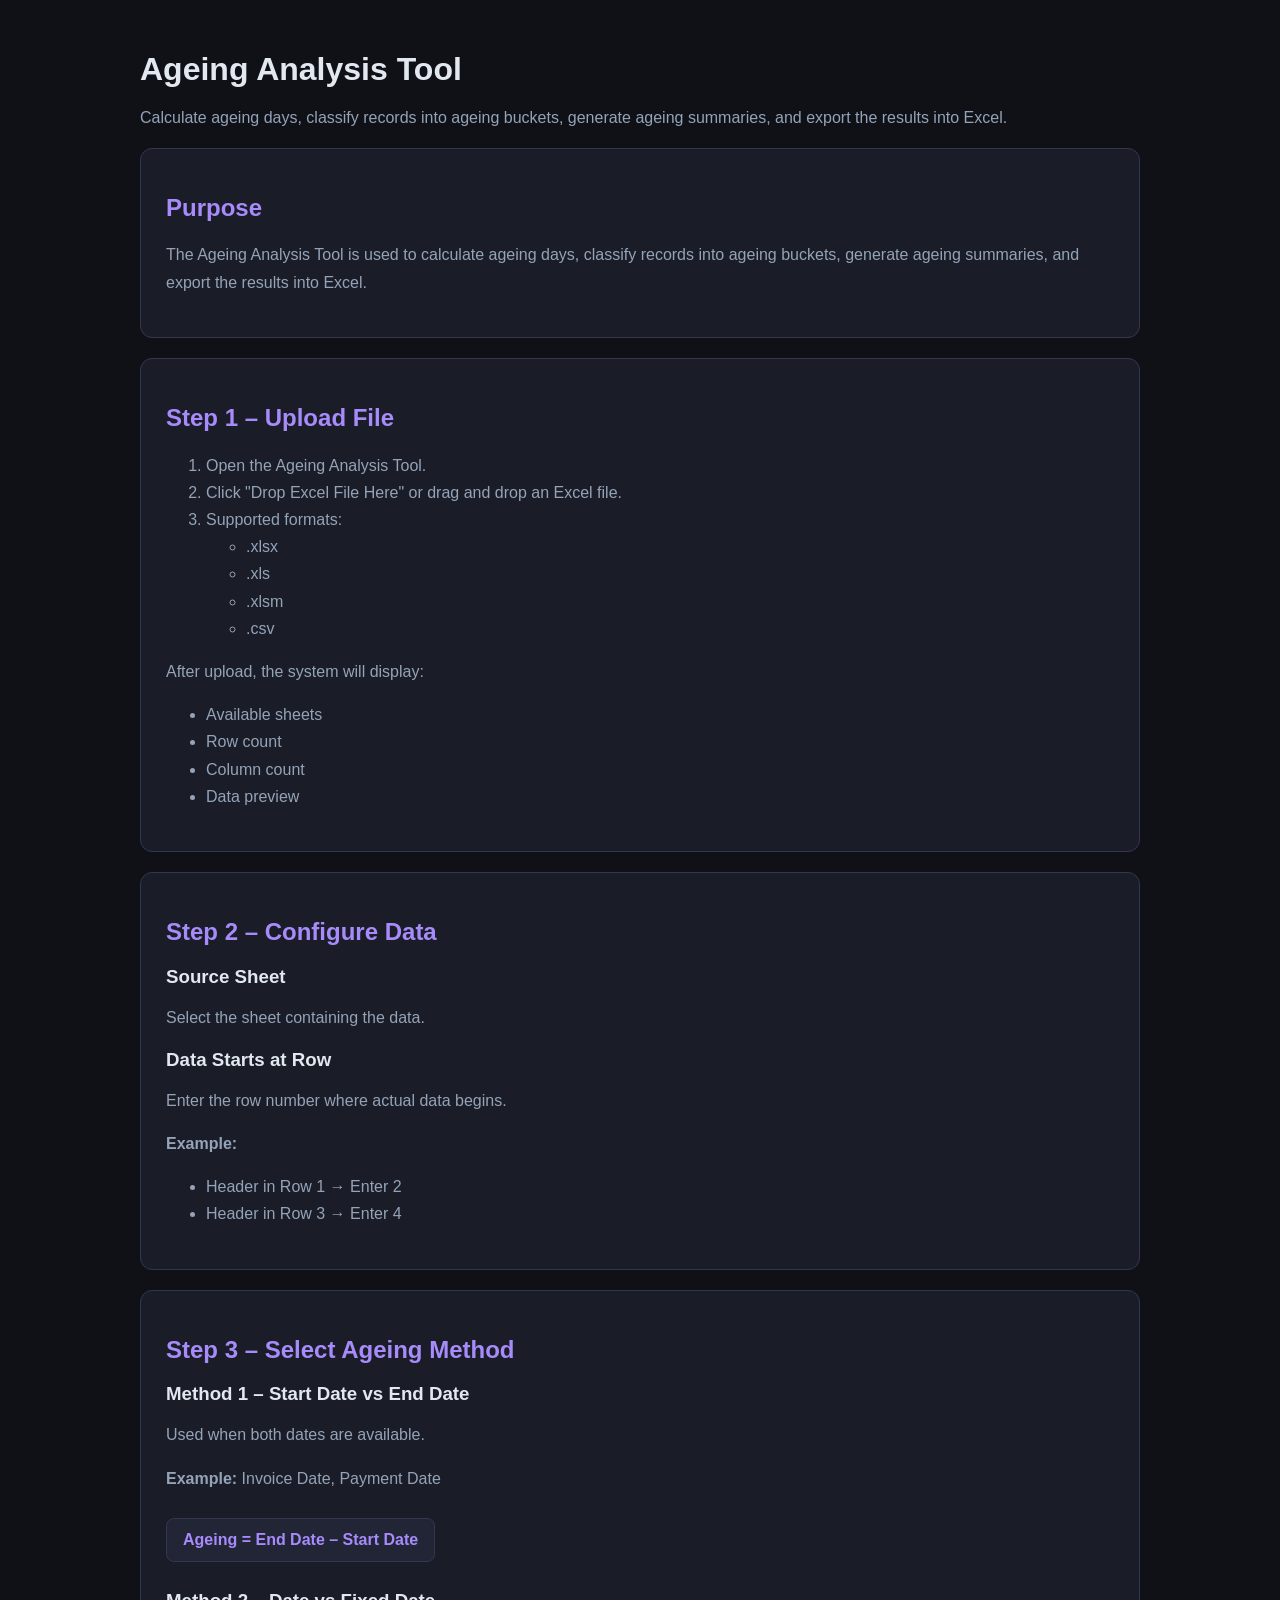
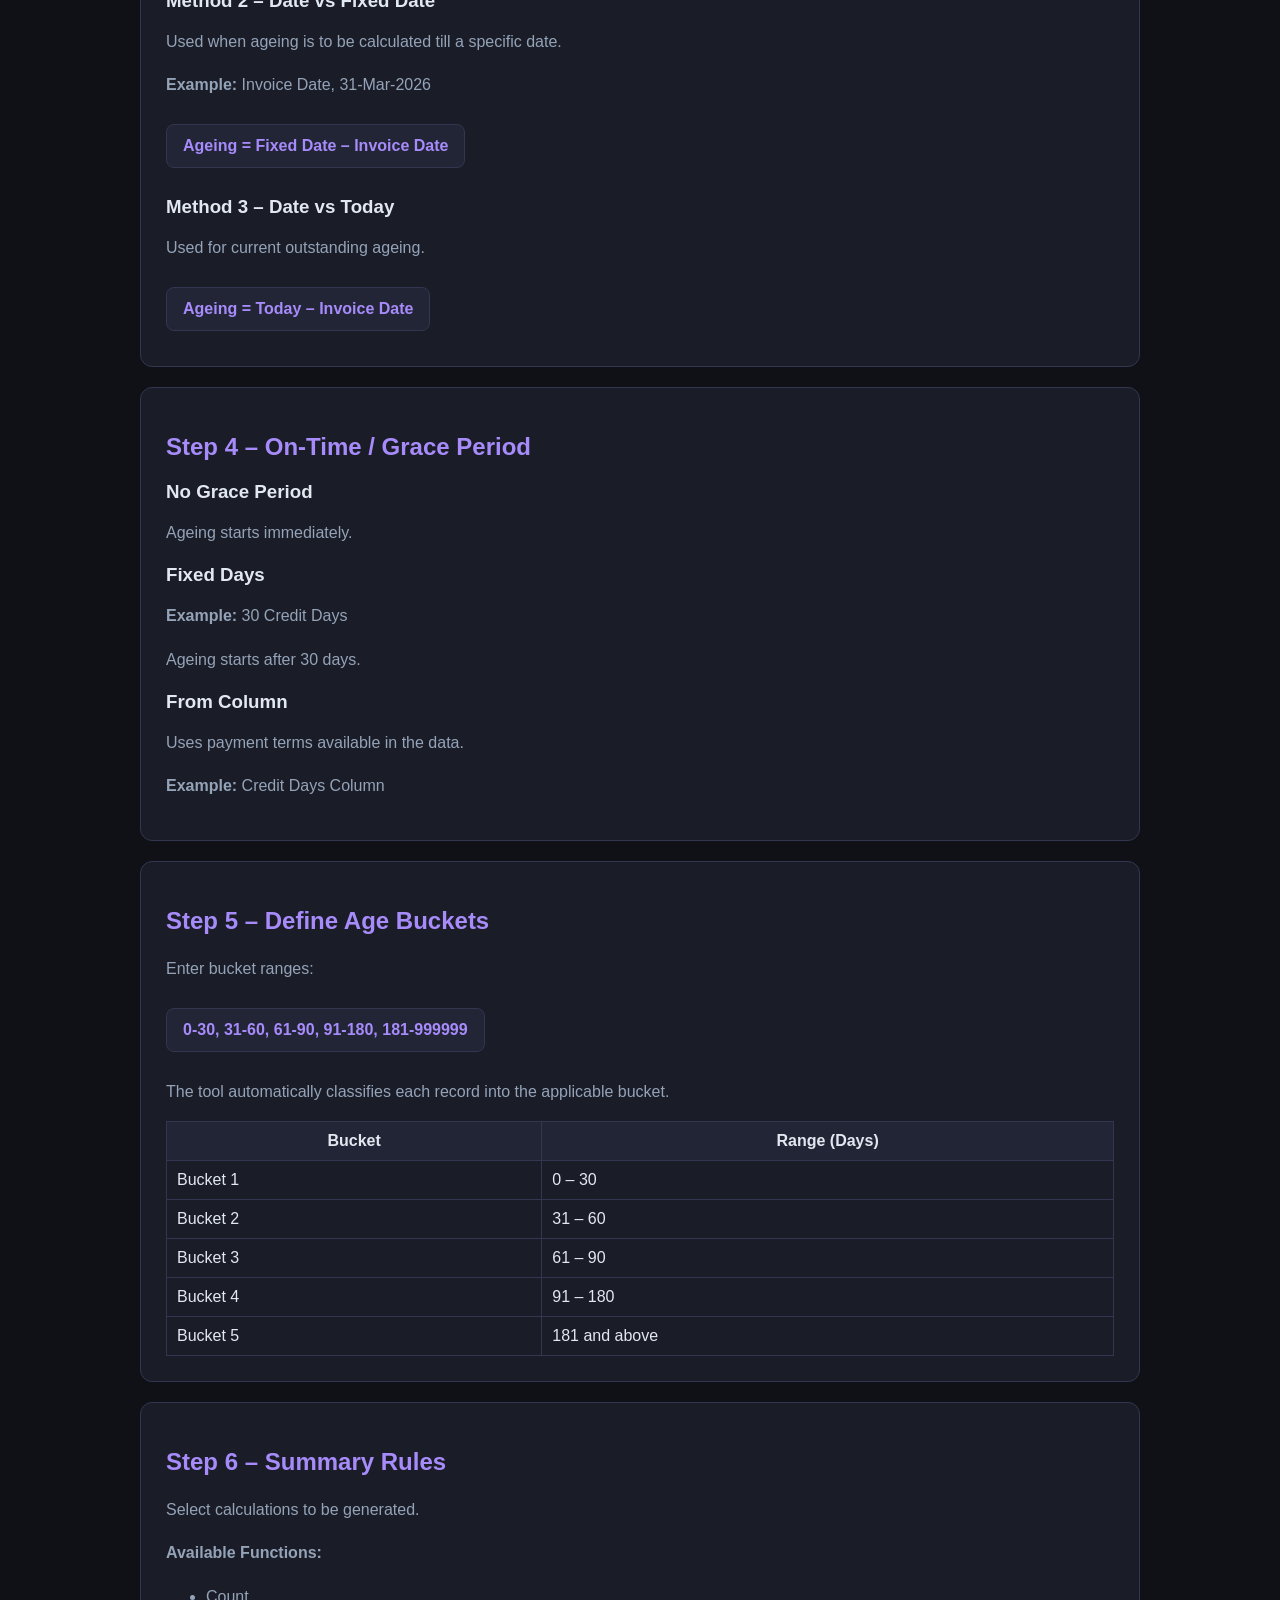
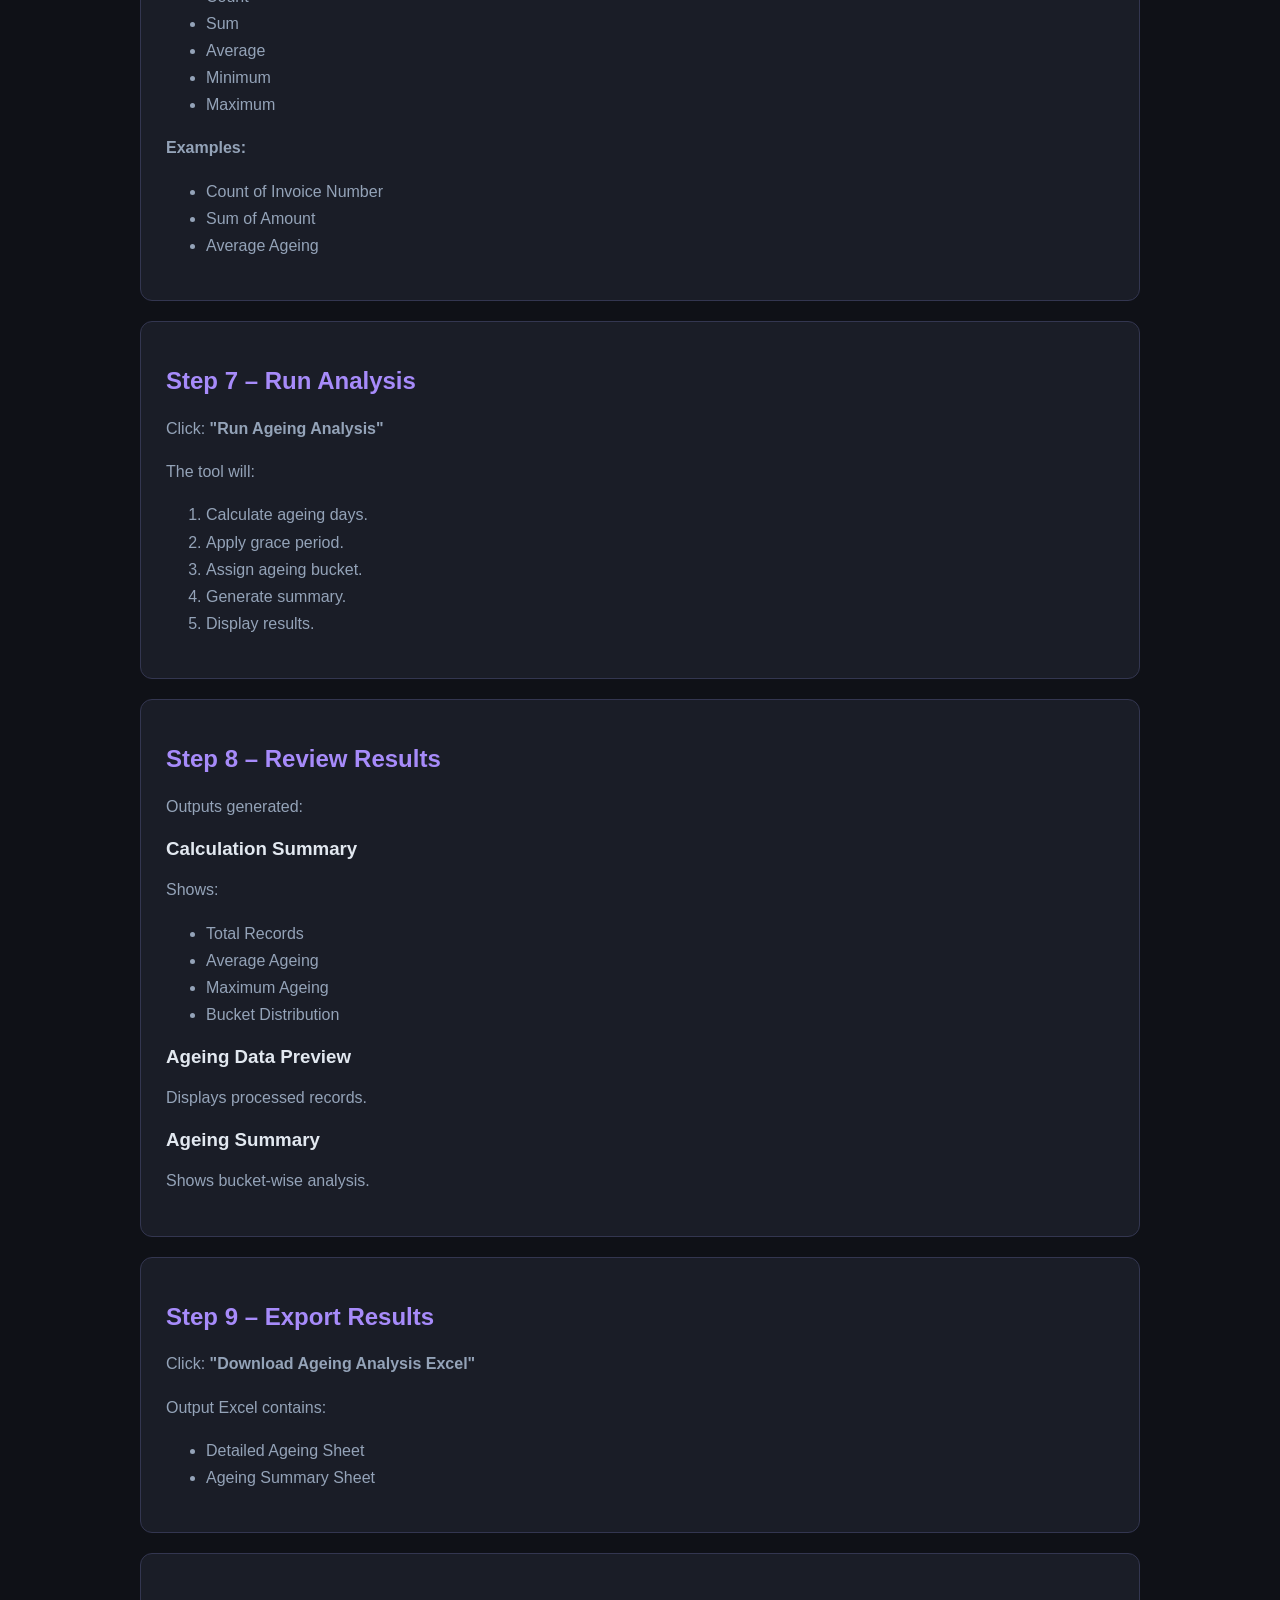
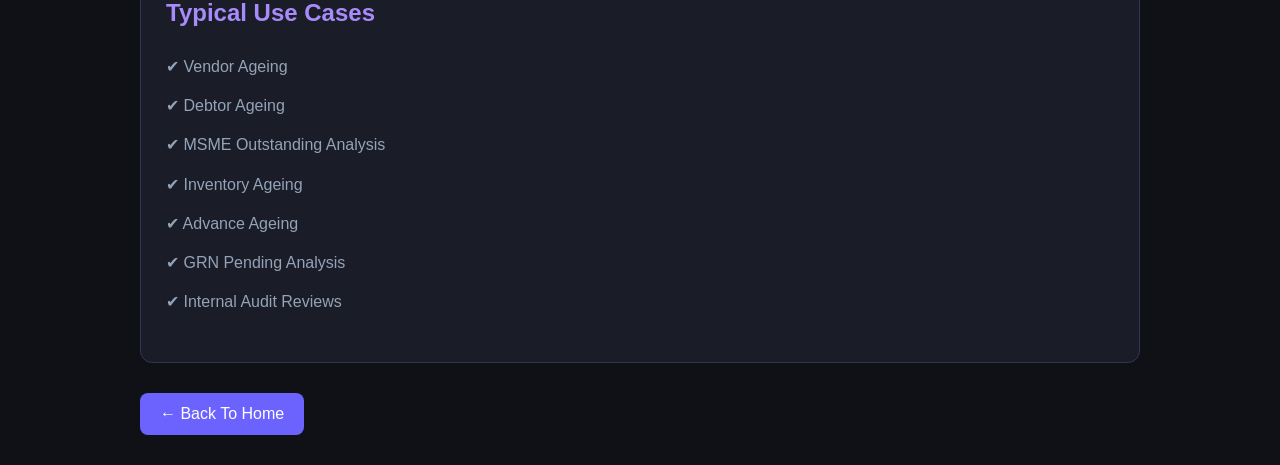
==== docs/ageing-analysis-guide.html @ 6e53425f "Add files via upload" ====
<!DOCTYPE html>
<html lang="en">
<head>
<meta charset="UTF-8">
<meta name="viewport" content="width=device-width, initial-scale=1.0">
<title>Ageing Analysis Tool - User Guide</title>

<style>

:root{
    --bg:#0f1117;
    --surface:#1a1d27;
    --surface2:#222536;
    --border:#333650;
    --accent:#6c63ff;
    --accent2:#a78bfa;
    --text:#e2e8f0;
    --text2:#94a3b8;
}

body{
    background:var(--bg);
    color:var(--text);
    font-family:Segoe UI,sans-serif;
    margin:0;
    padding:30px;
}

.container{
    max-width:1000px;
    margin:auto;
}

.card{
    background:var(--surface);
    border:1px solid var(--border);
    border-radius:12px;
    padding:25px;
    margin-bottom:20px;
}

h1{
    margin-bottom:10px;
}

h2{
    color:var(--accent2);
}

h3{
    color:var(--text);
    margin-top:18px;
    margin-bottom:6px;
}

p,li{
    color:var(--text2);
    line-height:1.7;
}

.btn{
    display:inline-block;
    background:var(--accent);
    color:white;
    text-decoration:none;
    padding:12px 20px;
    border-radius:8px;
    margin-top:10px;
}

table{
    width:100%;
    border-collapse:collapse;
}

table th,
table td{
    border:1px solid var(--border);
    padding:10px;
}

table th{
    background:var(--surface2);
}

.formula{
    background:var(--surface2);
    border:1px solid var(--border);
    border-radius:8px;
    padding:12px 16px;
    color:var(--accent2);
    font-weight:600;
    margin:10px 0;
    display:inline-block;
}

.usecases{
    list-style:none;
    padding:0;
}

.usecases li{
    padding:6px 0;
}

</style>

</head>

<body>

<div class="container">

<h1>Ageing Analysis Tool</h1>

<p>
Calculate ageing days, classify records into ageing buckets, generate ageing summaries, and export the results into Excel.
</p>

<div class="card">

<h2>Purpose</h2>

<p>
The Ageing Analysis Tool is used to calculate ageing days, classify records into ageing buckets, generate ageing summaries, and export the results into Excel.
</p>

</div>

<div class="card">

<h2>Step 1 – Upload File</h2>

<ol>
<li>Open the Ageing Analysis Tool.</li>
<li>Click "Drop Excel File Here" or drag and drop an Excel file.</li>
<li>
Supported formats:
<ul>
<li>.xlsx</li>
<li>.xls</li>
<li>.xlsm</li>
<li>.csv</li>
</ul>
</li>
</ol>

<p>After upload, the system will display:</p>

<ul>
<li>Available sheets</li>
<li>Row count</li>
<li>Column count</li>
<li>Data preview</li>
</ul>

</div>

<div class="card">

<h2>Step 2 – Configure Data</h2>

<h3>Source Sheet</h3>
<p>Select the sheet containing the data.</p>

<h3>Data Starts at Row</h3>
<p>Enter the row number where actual data begins.</p>

<p><b>Example:</b></p>
<ul>
<li>Header in Row 1 → Enter 2</li>
<li>Header in Row 3 → Enter 4</li>
</ul>

</div>

<div class="card">

<h2>Step 3 – Select Ageing Method</h2>

<h3>Method 1 – Start Date vs End Date</h3>
<p>Used when both dates are available.</p>
<p><b>Example:</b> Invoice Date, Payment Date</p>
<div class="formula">Ageing = End Date – Start Date</div>

<h3>Method 2 – Date vs Fixed Date</h3>
<p>Used when ageing is to be calculated till a specific date.</p>
<p><b>Example:</b> Invoice Date, 31-Mar-2026</p>
<div class="formula">Ageing = Fixed Date – Invoice Date</div>

<h3>Method 3 – Date vs Today</h3>
<p>Used for current outstanding ageing.</p>
<div class="formula">Ageing = Today – Invoice Date</div>

</div>

<div class="card">

<h2>Step 4 – On-Time / Grace Period</h2>

<h3>No Grace Period</h3>
<p>Ageing starts immediately.</p>

<h3>Fixed Days</h3>
<p><b>Example:</b> 30 Credit Days</p>
<p>Ageing starts after 30 days.</p>

<h3>From Column</h3>
<p>Uses payment terms available in the data.</p>
<p><b>Example:</b> Credit Days Column</p>

</div>

<div class="card">

<h2>Step 5 – Define Age Buckets</h2>

<p>Enter bucket ranges:</p>
<div class="formula">0-30, 31-60, 61-90, 91-180, 181-999999</div>

<p>The tool automatically classifies each record into the applicable bucket.</p>

<table>
<tr>
<th>Bucket</th>
<th>Range (Days)</th>
</tr>
<tr>
<td>Bucket 1</td>
<td>0 – 30</td>
</tr>
<tr>
<td>Bucket 2</td>
<td>31 – 60</td>
</tr>
<tr>
<td>Bucket 3</td>
<td>61 – 90</td>
</tr>
<tr>
<td>Bucket 4</td>
<td>91 – 180</td>
</tr>
<tr>
<td>Bucket 5</td>
<td>181 and above</td>
</tr>
</table>

</div>

<div class="card">

<h2>Step 6 – Summary Rules</h2>

<p>Select calculations to be generated.</p>

<p><b>Available Functions:</b></p>
<ul>
<li>Count</li>
<li>Sum</li>
<li>Average</li>
<li>Minimum</li>
<li>Maximum</li>
</ul>

<p><b>Examples:</b></p>
<ul>
<li>Count of Invoice Number</li>
<li>Sum of Amount</li>
<li>Average Ageing</li>
</ul>

</div>

<div class="card">

<h2>Step 7 – Run Analysis</h2>

<p>Click: <b>"Run Ageing Analysis"</b></p>

<p>The tool will:</p>
<ol>
<li>Calculate ageing days.</li>
<li>Apply grace period.</li>
<li>Assign ageing bucket.</li>
<li>Generate summary.</li>
<li>Display results.</li>
</ol>

</div>

<div class="card">

<h2>Step 8 – Review Results</h2>

<p>Outputs generated:</p>

<h3>Calculation Summary</h3>
<p>Shows:</p>
<ul>
<li>Total Records</li>
<li>Average Ageing</li>
<li>Maximum Ageing</li>
<li>Bucket Distribution</li>
</ul>

<h3>Ageing Data Preview</h3>
<p>Displays processed records.</p>

<h3>Ageing Summary</h3>
<p>Shows bucket-wise analysis.</p>

</div>

<div class="card">

<h2>Step 9 – Export Results</h2>

<p>Click: <b>"Download Ageing Analysis Excel"</b></p>

<p>Output Excel contains:</p>
<ul>
<li>Detailed Ageing Sheet</li>
<li>Ageing Summary Sheet</li>
</ul>

</div>

<div class="card">

<h2>Typical Use Cases</h2>

<ul class="usecases">
<li>✔ Vendor Ageing</li>
<li>✔ Debtor Ageing</li>
<li>✔ MSME Outstanding Analysis</li>
<li>✔ Inventory Ageing</li>
<li>✔ Advance Ageing</li>
<li>✔ GRN Pending Analysis</li>
<li>✔ Internal Audit Reviews</li>
</ul>

</div>

<a href="../index.html" class="btn">
← Back To Home
</a>

</div>

</body>
</html>
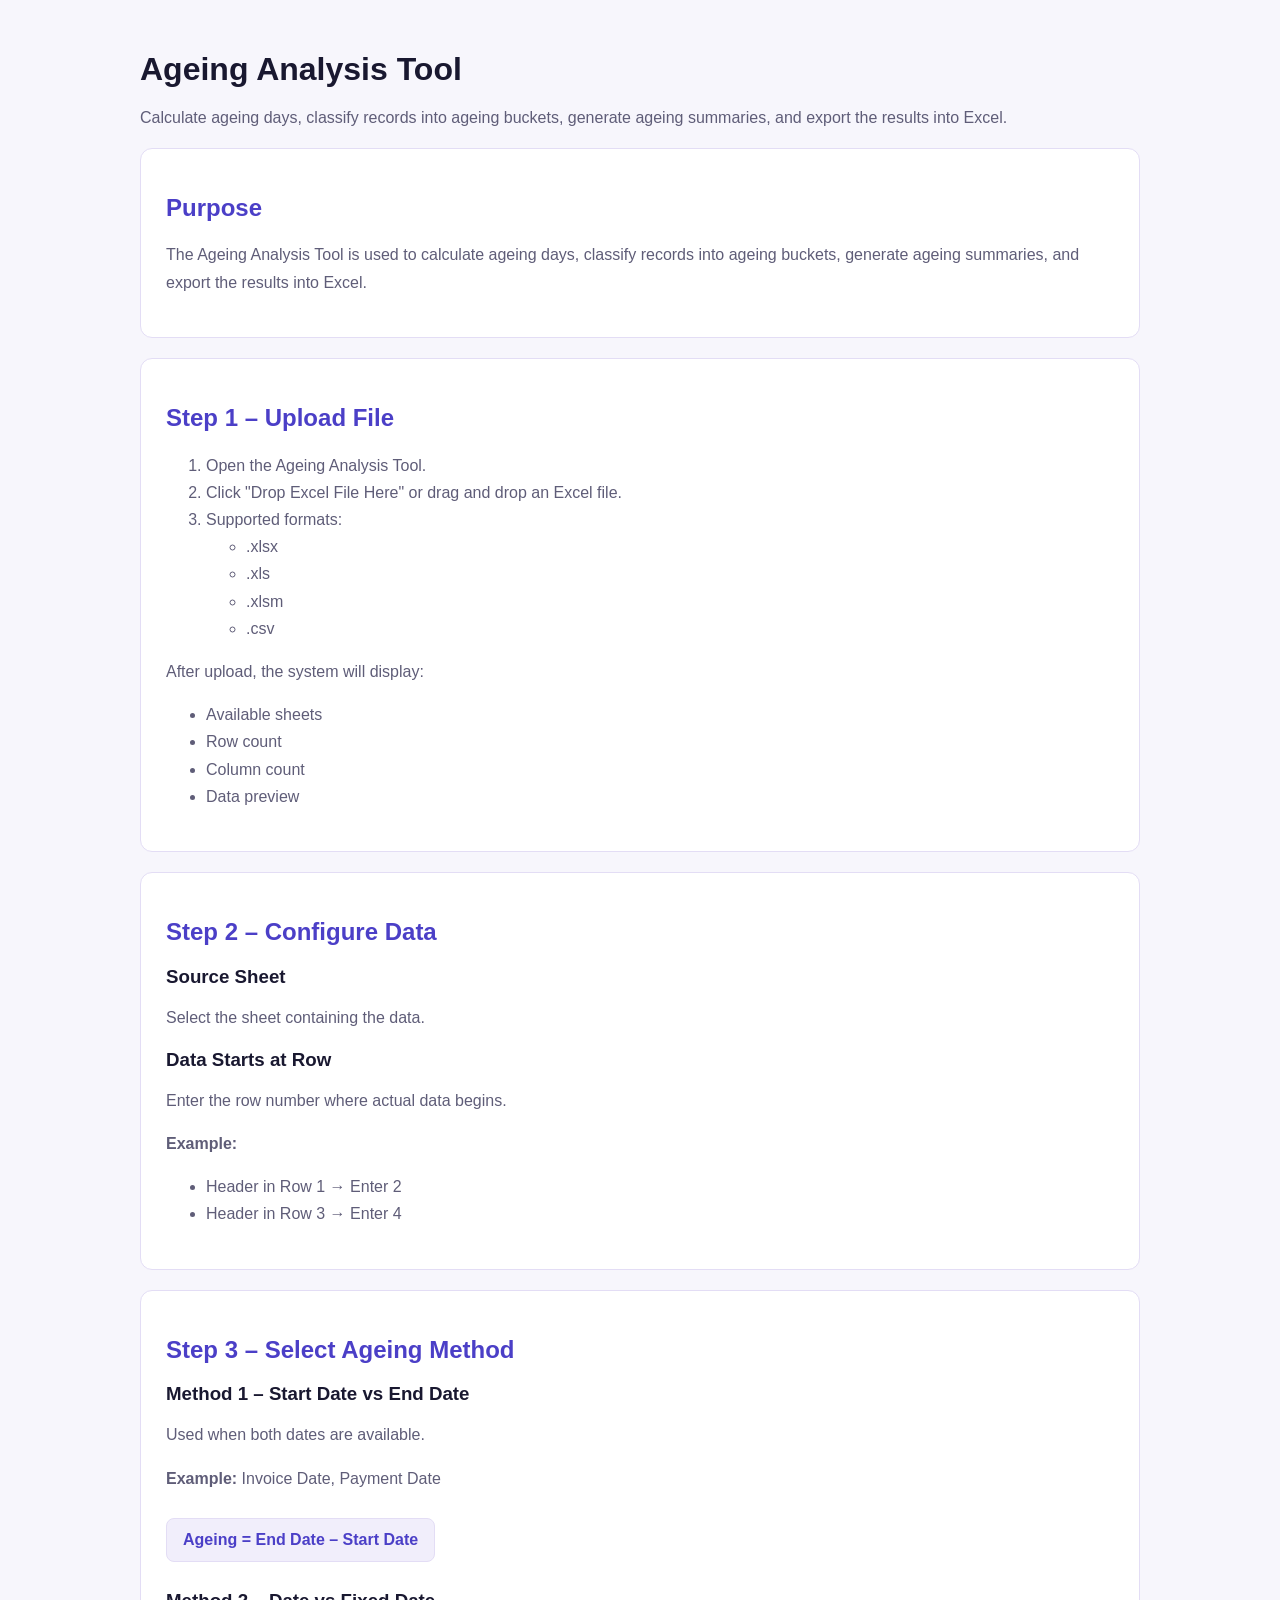
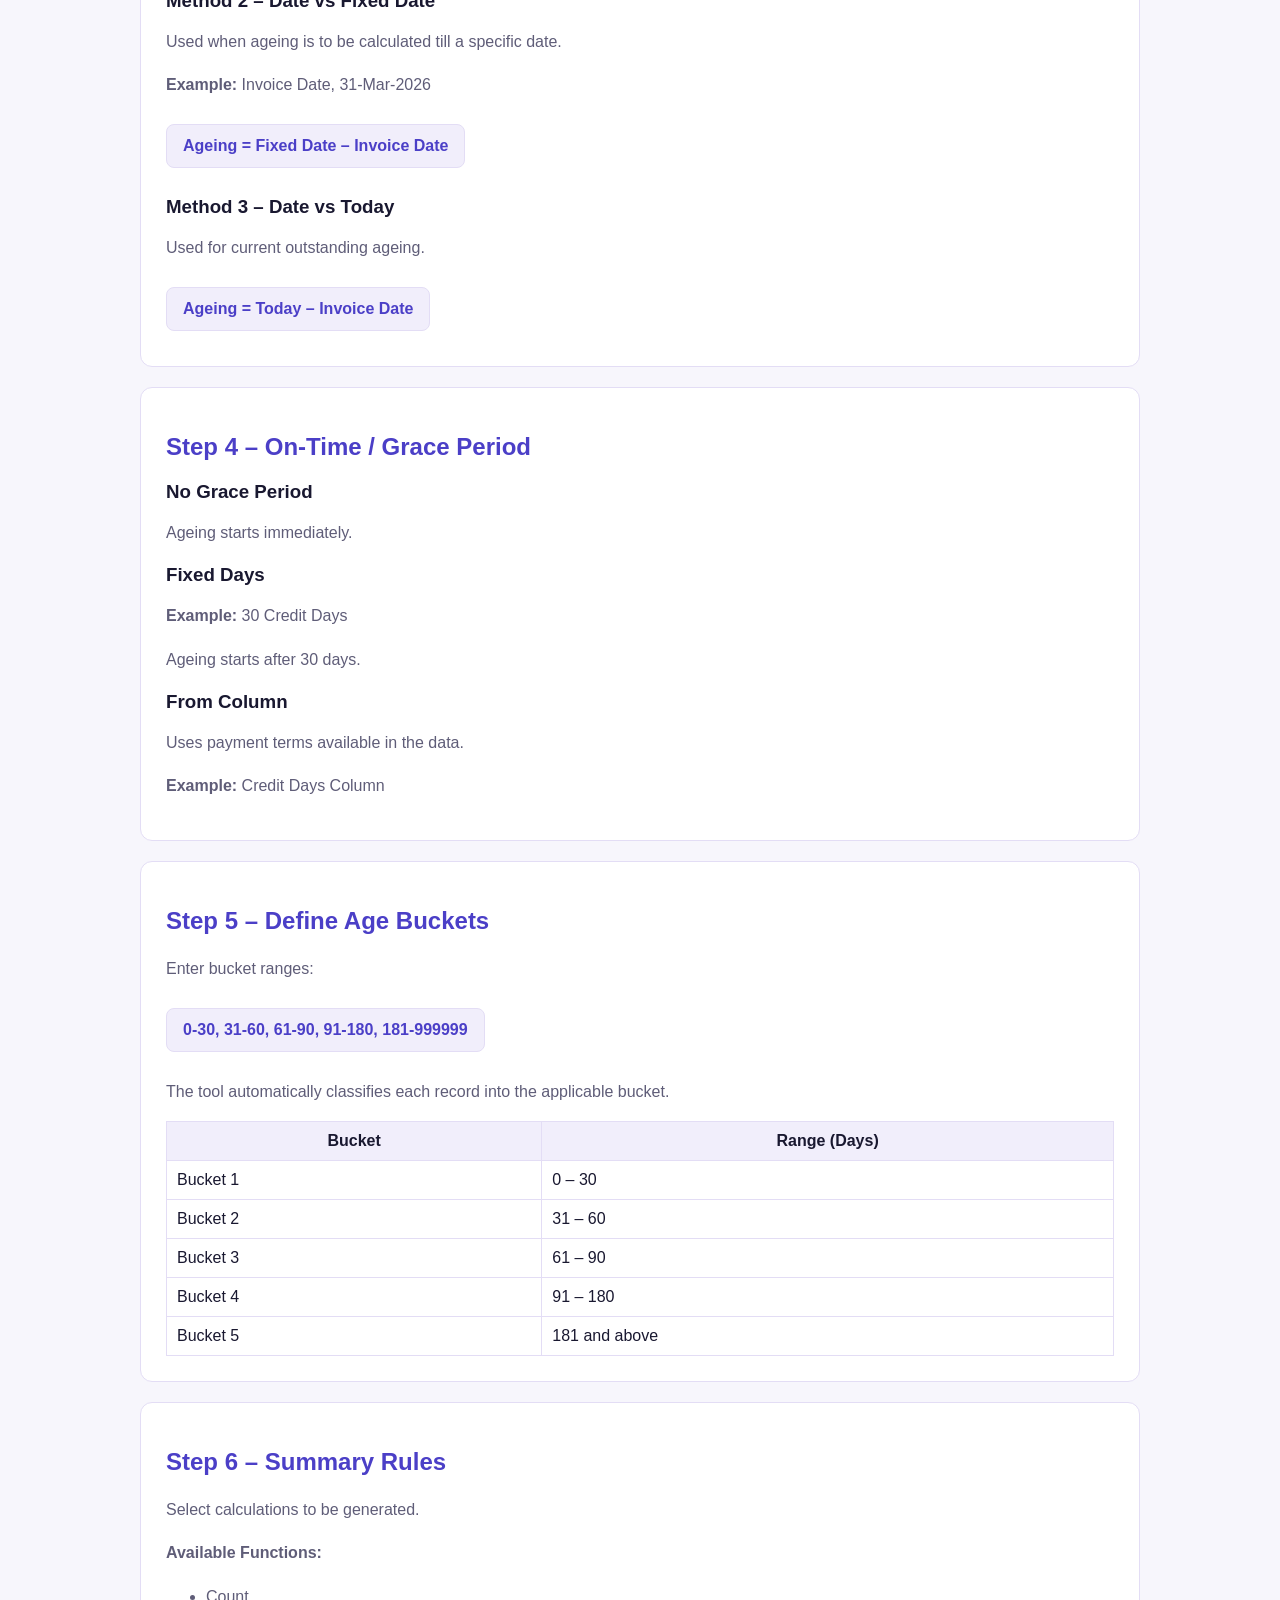
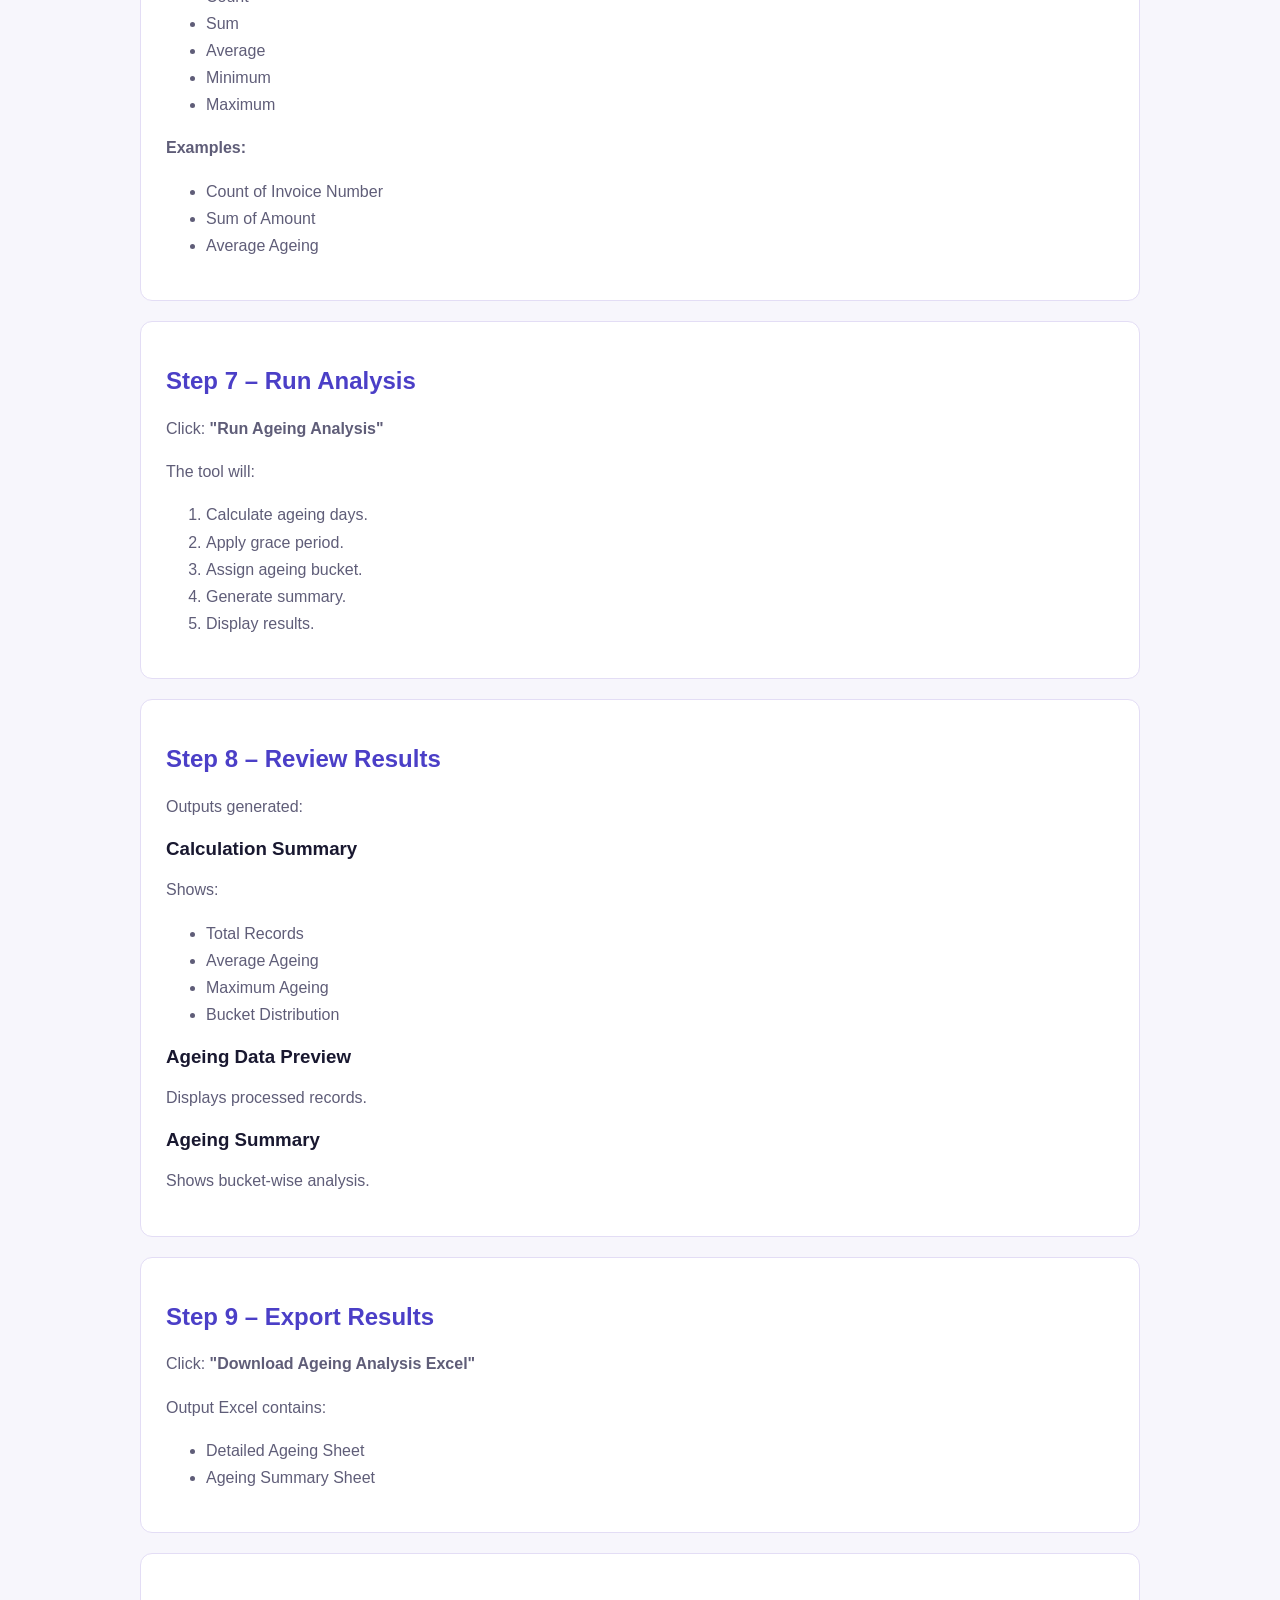
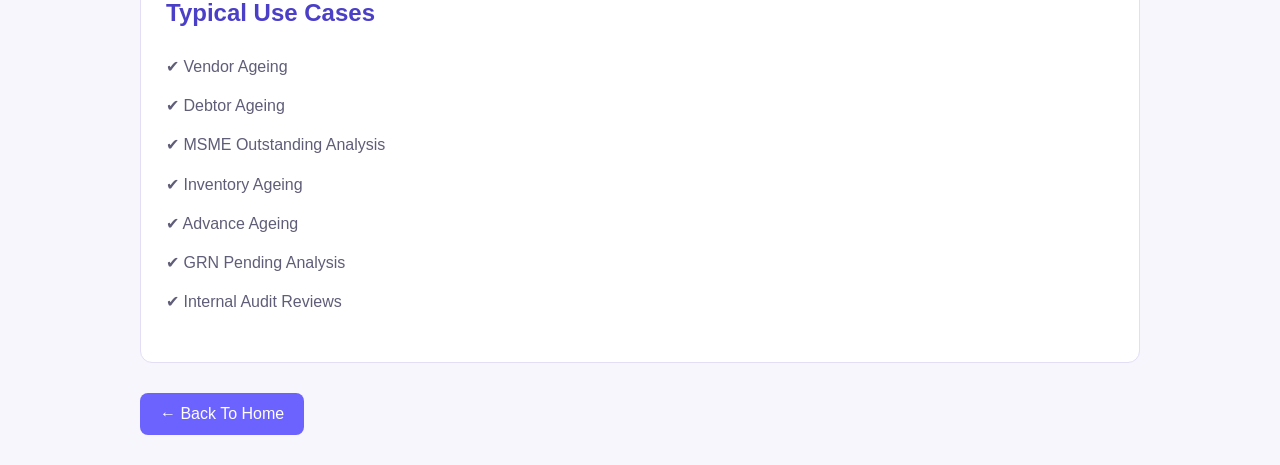
==== commit 5304ef30: "Add files via upload" ====
--- a/docs/ageing-analysis-guide.html
+++ b/docs/ageing-analysis-guide.html
@@ -8,14 +8,14 @@
 <style>
 
 :root{
-    --bg:#0f1117;
-    --surface:#1a1d27;
-    --surface2:#222536;
-    --border:#333650;
+    --bg:#f7f6fc;
+    --surface:#ffffff;
+    --surface2:#f1eefb;
+    --border:#e3ddf5;
     --accent:#6c63ff;
-    --accent2:#a78bfa;
-    --text:#e2e8f0;
-    --text2:#94a3b8;
+    --accent2:#4b3fc7;
+    --text:#191830;
+    --text2:#5f5d78;
 }
 
 body{
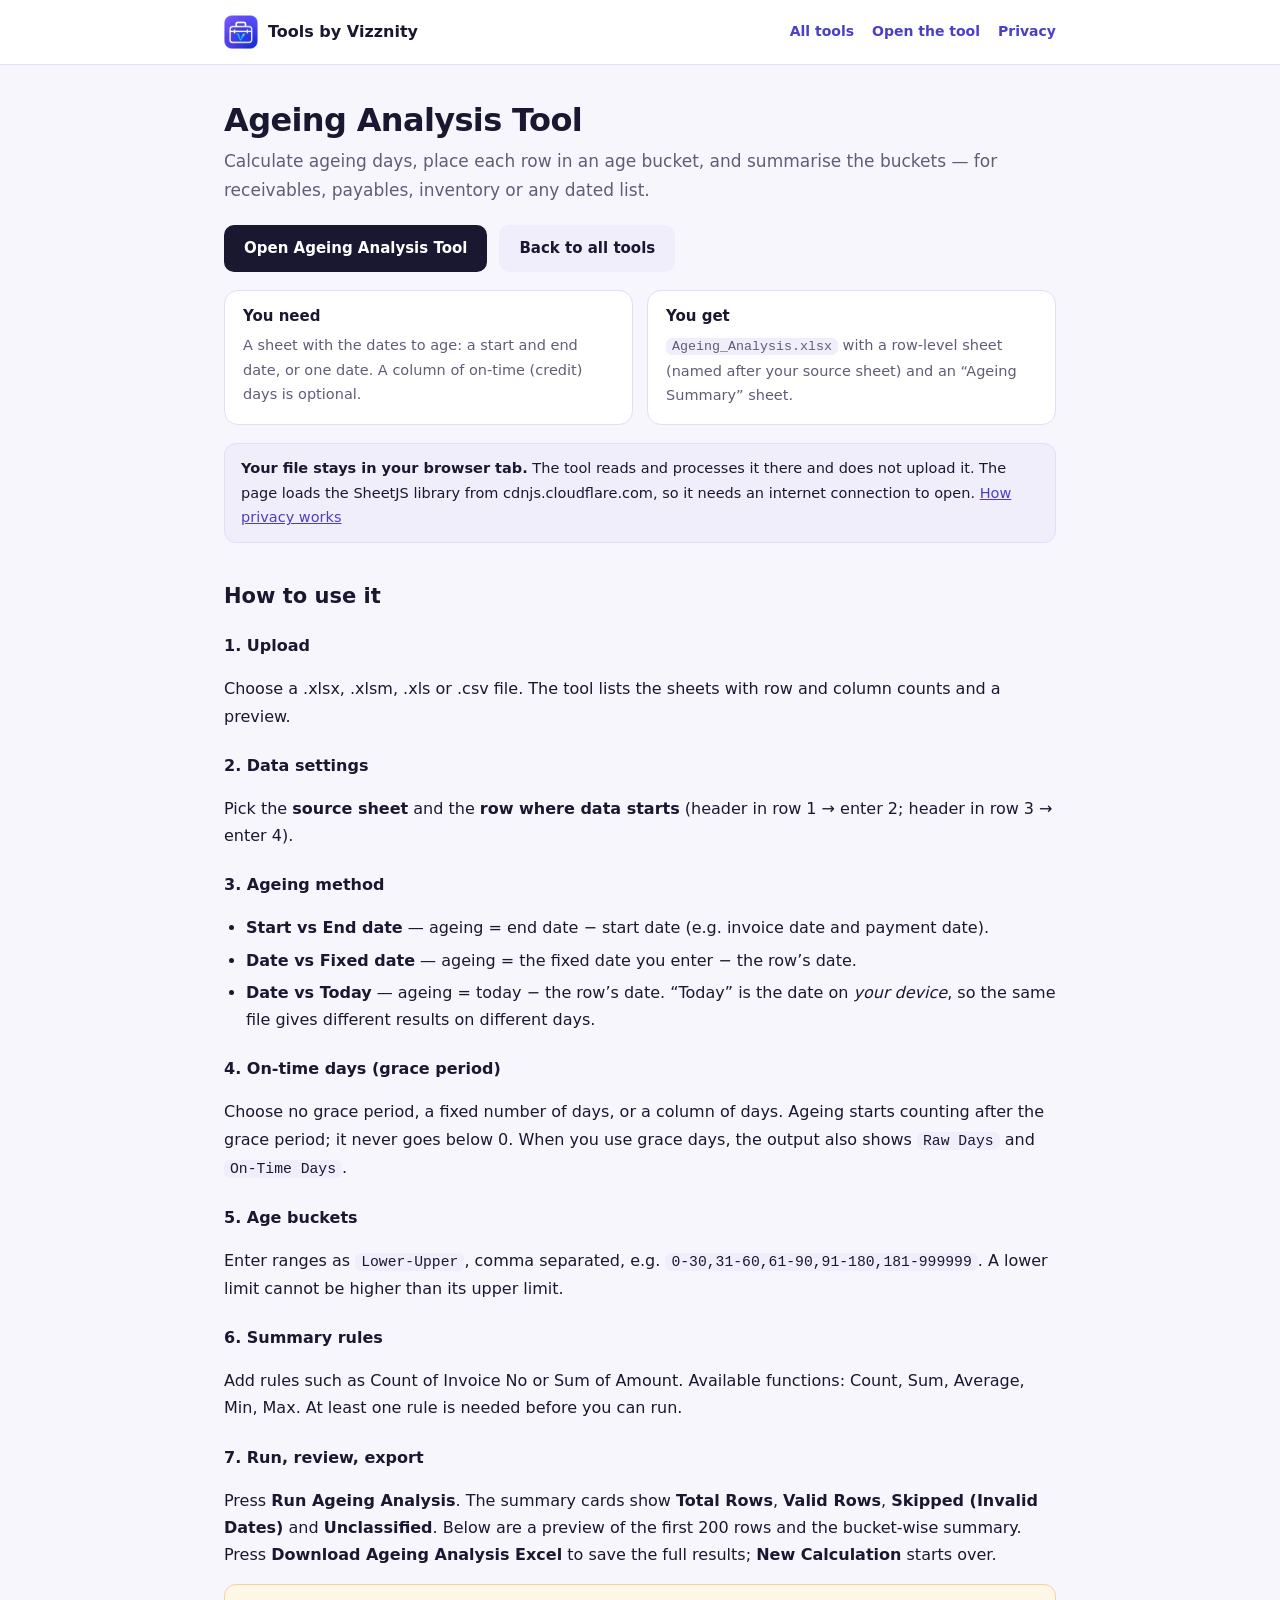
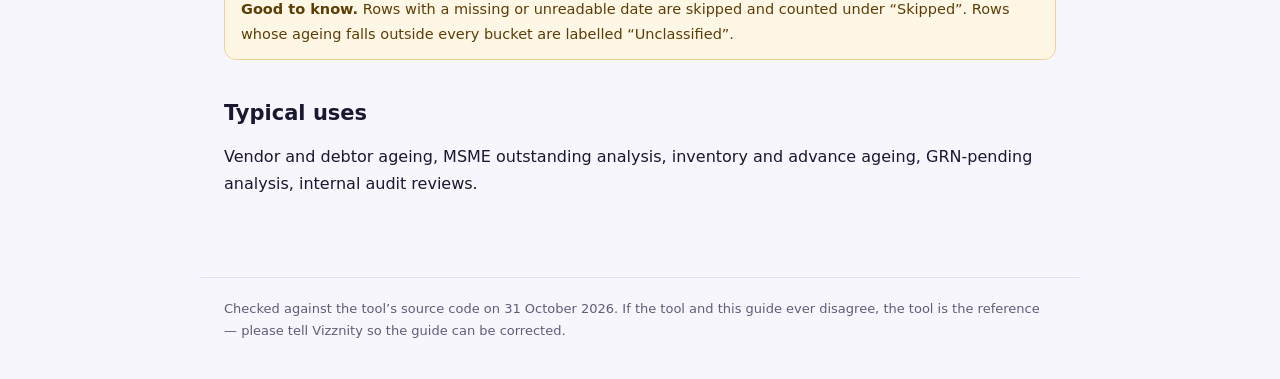
==== commit e37a8317: "Add files via upload" ====
--- a/docs/ageing-analysis-guide.html
+++ b/docs/ageing-analysis-guide.html
@@ -3,351 +3,46 @@
 <head>
 <meta charset="UTF-8">
 <meta name="viewport" content="width=device-width, initial-scale=1.0">
-<title>Ageing Analysis Tool - User Guide</title>
-
-<style>
-
-:root{
-    --bg:#f7f6fc;
-    --surface:#ffffff;
-    --surface2:#f1eefb;
-    --border:#e3ddf5;
-    --accent:#6c63ff;
-    --accent2:#4b3fc7;
-    --text:#191830;
-    --text2:#5f5d78;
-}
-
-body{
-    background:var(--bg);
-    color:var(--text);
-    font-family:Segoe UI,sans-serif;
-    margin:0;
-    padding:30px;
-}
-
-.container{
-    max-width:1000px;
-    margin:auto;
-}
-
-.card{
-    background:var(--surface);
-    border:1px solid var(--border);
-    border-radius:12px;
-    padding:25px;
-    margin-bottom:20px;
-}
-
-h1{
-    margin-bottom:10px;
-}
-
-h2{
-    color:var(--accent2);
-}
-
-h3{
-    color:var(--text);
-    margin-top:18px;
-    margin-bottom:6px;
-}
-
-p,li{
-    color:var(--text2);
-    line-height:1.7;
-}
-
-.btn{
-    display:inline-block;
-    background:var(--accent);
-    color:white;
-    text-decoration:none;
-    padding:12px 20px;
-    border-radius:8px;
-    margin-top:10px;
-}
-
-table{
-    width:100%;
-    border-collapse:collapse;
-}
-
-table th,
-table td{
-    border:1px solid var(--border);
-    padding:10px;
-}
-
-table th{
-    background:var(--surface2);
-}
-
-.formula{
-    background:var(--surface2);
-    border:1px solid var(--border);
-    border-radius:8px;
-    padding:12px 16px;
-    color:var(--accent2);
-    font-weight:600;
-    margin:10px 0;
-    display:inline-block;
-}
-
-.usecases{
-    list-style:none;
-    padding:0;
-}
-
-.usecases li{
-    padding:6px 0;
-}
-
-</style>
-
+<title>Ageing Analysis Tool — Guide — Tools by Vizznity</title>
+<meta name="description" content="How to use the Ageing Analysis Tool: methods, grace periods, buckets and summaries.">
+<meta name="theme-color" content="#f7f6fc">
+<link rel="icon" type="image/png" href="../assets/tools-vizznity-icon-transparent.png">
+<link rel="stylesheet" href="../assets/vz-guide.css">
 </head>
-
 <body>
-
-<div class="container">
-
+<a class="vz-skip" href="#main">Skip to main content</a>
+<header class="g-top"><div class="g-top-in">
+  <a class="g-brand" href="../index.html"><img src="../assets/tools-vizznity-icon-transparent.png" alt="" width="34" height="34"><span>Tools by Vizznity</span></a>
+  <nav class="g-nav" aria-label="Guide navigation"><a href="../index.html">All tools</a><a href="../tools/ageing-analysis-tool.html">Open the tool</a><a href="../index.html#privacy">Privacy</a></nav>
+</div></header>
+<main id="main" tabindex="-1">
 <h1>Ageing Analysis Tool</h1>
-
-<p>
-Calculate ageing days, classify records into ageing buckets, generate ageing summaries, and export the results into Excel.
-</p>
-
-<div class="card">
-
-<h2>Purpose</h2>
-
-<p>
-The Ageing Analysis Tool is used to calculate ageing days, classify records into ageing buckets, generate ageing summaries, and export the results into Excel.
-</p>
-
+<p class="lead">Calculate ageing days, place each row in an age bucket, and summarise the buckets — for receivables, payables, inventory or any dated list.</p>
+<div class="cta-row"><a class="btn" href="../tools/ageing-analysis-tool.html">Open Ageing Analysis Tool</a><a class="btn btn-alt" href="../index.html">Back to all tools</a></div>
+<div class="io">
+  <div><h2>You need</h2><p>A sheet with the dates to age: a start and end date, or one date. A column of on-time (credit) days is optional.</p></div>
+  <div><h2>You get</h2><p><code>Ageing_Analysis.xlsx</code> with a row-level sheet (named after your source sheet) and an “Ageing Summary” sheet.</p></div>
 </div>
-
-<div class="card">
-
-<h2>Step 1 – Upload File</h2>
-
-<ol>
-<li>Open the Ageing Analysis Tool.</li>
-<li>Click "Drop Excel File Here" or drag and drop an Excel file.</li>
-<li>
-Supported formats:
-<ul>
-<li>.xlsx</li>
-<li>.xls</li>
-<li>.xlsm</li>
-<li>.csv</li>
-</ul>
-</li>
-</ol>
-
-<p>After upload, the system will display:</p>
-
-<ul>
-<li>Available sheets</li>
-<li>Row count</li>
-<li>Column count</li>
-<li>Data preview</li>
-</ul>
-
-</div>
-
-<div class="card">
-
-<h2>Step 2 – Configure Data</h2>
-
-<h3>Source Sheet</h3>
-<p>Select the sheet containing the data.</p>
-
-<h3>Data Starts at Row</h3>
-<p>Enter the row number where actual data begins.</p>
-
-<p><b>Example:</b></p>
-<ul>
-<li>Header in Row 1 → Enter 2</li>
-<li>Header in Row 3 → Enter 4</li>
-</ul>
-
-</div>
-
-<div class="card">
-
-<h2>Step 3 – Select Ageing Method</h2>
-
-<h3>Method 1 – Start Date vs End Date</h3>
-<p>Used when both dates are available.</p>
-<p><b>Example:</b> Invoice Date, Payment Date</p>
-<div class="formula">Ageing = End Date – Start Date</div>
-
-<h3>Method 2 – Date vs Fixed Date</h3>
-<p>Used when ageing is to be calculated till a specific date.</p>
-<p><b>Example:</b> Invoice Date, 31-Mar-2026</p>
-<div class="formula">Ageing = Fixed Date – Invoice Date</div>
-
-<h3>Method 3 – Date vs Today</h3>
-<p>Used for current outstanding ageing.</p>
-<div class="formula">Ageing = Today – Invoice Date</div>
-
-</div>
-
-<div class="card">
-
-<h2>Step 4 – On-Time / Grace Period</h2>
-
-<h3>No Grace Period</h3>
-<p>Ageing starts immediately.</p>
-
-<h3>Fixed Days</h3>
-<p><b>Example:</b> 30 Credit Days</p>
-<p>Ageing starts after 30 days.</p>
-
-<h3>From Column</h3>
-<p>Uses payment terms available in the data.</p>
-<p><b>Example:</b> Credit Days Column</p>
-
-</div>
-
-<div class="card">
-
-<h2>Step 5 – Define Age Buckets</h2>
-
-<p>Enter bucket ranges:</p>
-<div class="formula">0-30, 31-60, 61-90, 91-180, 181-999999</div>
-
-<p>The tool automatically classifies each record into the applicable bucket.</p>
-
-<table>
-<tr>
-<th>Bucket</th>
-<th>Range (Days)</th>
-</tr>
-<tr>
-<td>Bucket 1</td>
-<td>0 – 30</td>
-</tr>
-<tr>
-<td>Bucket 2</td>
-<td>31 – 60</td>
-</tr>
-<tr>
-<td>Bucket 3</td>
-<td>61 – 90</td>
-</tr>
-<tr>
-<td>Bucket 4</td>
-<td>91 – 180</td>
-</tr>
-<tr>
-<td>Bucket 5</td>
-<td>181 and above</td>
-</tr>
-</table>
-
-</div>
-
-<div class="card">
-
-<h2>Step 6 – Summary Rules</h2>
-
-<p>Select calculations to be generated.</p>
-
-<p><b>Available Functions:</b></p>
-<ul>
-<li>Count</li>
-<li>Sum</li>
-<li>Average</li>
-<li>Minimum</li>
-<li>Maximum</li>
-</ul>
-
-<p><b>Examples:</b></p>
-<ul>
-<li>Count of Invoice Number</li>
-<li>Sum of Amount</li>
-<li>Average Ageing</li>
-</ul>
-
-</div>
-
-<div class="card">
-
-<h2>Step 7 – Run Analysis</h2>
-
-<p>Click: <b>"Run Ageing Analysis"</b></p>
-
-<p>The tool will:</p>
-<ol>
-<li>Calculate ageing days.</li>
-<li>Apply grace period.</li>
-<li>Assign ageing bucket.</li>
-<li>Generate summary.</li>
-<li>Display results.</li>
-</ol>
-
-</div>
-
-<div class="card">
-
-<h2>Step 8 – Review Results</h2>
-
-<p>Outputs generated:</p>
-
-<h3>Calculation Summary</h3>
-<p>Shows:</p>
-<ul>
-<li>Total Records</li>
-<li>Average Ageing</li>
-<li>Maximum Ageing</li>
-<li>Bucket Distribution</li>
-</ul>
-
-<h3>Ageing Data Preview</h3>
-<p>Displays processed records.</p>
-
-<h3>Ageing Summary</h3>
-<p>Shows bucket-wise analysis.</p>
-
-</div>
-
-<div class="card">
-
-<h2>Step 9 – Export Results</h2>
-
-<p>Click: <b>"Download Ageing Analysis Excel"</b></p>
-
-<p>Output Excel contains:</p>
-<ul>
-<li>Detailed Ageing Sheet</li>
-<li>Ageing Summary Sheet</li>
-</ul>
-
-</div>
-
-<div class="card">
-
-<h2>Typical Use Cases</h2>
-
-<ul class="usecases">
-<li>✔ Vendor Ageing</li>
-<li>✔ Debtor Ageing</li>
-<li>✔ MSME Outstanding Analysis</li>
-<li>✔ Inventory Ageing</li>
-<li>✔ Advance Ageing</li>
-<li>✔ GRN Pending Analysis</li>
-<li>✔ Internal Audit Reviews</li>
-</ul>
-
-</div>
-
-<a href="../index.html" class="btn">
-← Back To Home
-</a>
-
-</div>
-
+<p class="note"><strong>Your file stays in your browser tab.</strong> The tool reads and processes it there and does not upload it. The page loads the SheetJS library from cdnjs.cloudflare.com, so it needs an internet connection to open. <a href="../index.html#privacy">How privacy works</a></p>
+<h2>How to use it</h2>
+<h3>1. Upload</h3><p>Choose a .xlsx, .xlsm, .xls or .csv file. The tool lists the sheets with row and column counts and a preview.</p>
+<h3>2. Data settings</h3><p>Pick the <strong>source sheet</strong> and the <strong>row where data starts</strong> (header in row 1 → enter 2; header in row 3 → enter 4).</p>
+<h3>3. Ageing method</h3>
+<ul><li><strong>Start vs End date</strong> — ageing = end date − start date (e.g. invoice date and payment date).</li>
+<li><strong>Date vs Fixed date</strong> — ageing = the fixed date you enter − the row’s date.</li>
+<li><strong>Date vs Today</strong> — ageing = today − the row’s date. “Today” is the date on <em>your device</em>, so the same file gives different results on different days.</li></ul>
+<h3>4. On-time days (grace period)</h3>
+<p>Choose no grace period, a fixed number of days, or a column of days. Ageing starts counting after the grace period; it never goes below 0. When you use grace days, the output also shows <code>Raw Days</code> and <code>On-Time Days</code>.</p>
+<h3>5. Age buckets</h3>
+<p>Enter ranges as <code>Lower-Upper</code>, comma separated, e.g. <code>0-30,31-60,61-90,91-180,181-999999</code>. A lower limit cannot be higher than its upper limit.</p>
+<h3>6. Summary rules</h3>
+<p>Add rules such as Count of Invoice No or Sum of Amount. Available functions: Count, Sum, Average, Min, Max. At least one rule is needed before you can run.</p>
+<h3>7. Run, review, export</h3>
+<p>Press <strong>Run Ageing Analysis</strong>. The summary cards show <strong>Total Rows</strong>, <strong>Valid Rows</strong>, <strong>Skipped (Invalid Dates)</strong> and <strong>Unclassified</strong>. Below are a preview of the first 200 rows and the bucket-wise summary. Press <strong>Download Ageing Analysis Excel</strong> to save the full results; <strong>New Calculation</strong> starts over.</p>
+<div class="note warn"><strong>Good to know.</strong> Rows with a missing or unreadable date are skipped and counted under “Skipped”. Rows whose ageing falls outside every bucket are labelled “Unclassified”.</div>
+<h2>Typical uses</h2>
+<p>Vendor and debtor ageing, MSME outstanding analysis, inventory and advance ageing, GRN-pending analysis, internal audit reviews.</p>
+</main>
+<footer class="g-foot">Checked against the tool’s source code on 31 October 2026. If the tool and this guide ever disagree, the tool is the reference — please tell Vizznity so the guide can be corrected.</footer>
 </body>
 </html>
--- a/assets/vz-guide.css
+++ b/assets/vz-guide.css
@@ -0,0 +1,46 @@
+/* Tools by Vizznity — shared guide layout (same tokens as the homepage and tools) */
+:root{--bg:#f7f6fc;--surface:#fff;--surface2:#f1eefb;--border:#e3ddf5;--ink:#191830;--ink-soft:#5f5d78;--accent:#5a50ff;--accent-deep:#4b3fc7;--warn-bg:#fff7e6;--warn-bd:#efd39b;--warn-ink:#5c3d06}
+*{box-sizing:border-box}
+html{scroll-behavior:smooth}
+body{margin:0;background:var(--bg);color:var(--ink);font:16px/1.7 'Inter','Segoe UI',system-ui,-apple-system,sans-serif}
+a{color:var(--accent-deep)}
+.g-top{background:var(--surface);border-bottom:1px solid var(--border)}
+.g-top-in{max-width:880px;margin:0 auto;padding:14px 24px;display:flex;gap:12px 24px;justify-content:space-between;align-items:center;flex-wrap:wrap}
+.g-brand{display:flex;align-items:center;gap:10px;text-decoration:none;color:var(--ink);font-weight:700}
+.g-brand img{width:34px;height:34px}
+.g-nav{display:flex;gap:6px 18px;flex-wrap:wrap;font-size:14px;font-weight:600}
+.g-nav a{text-decoration:none;padding:6px 0}
+.g-nav a:hover{text-decoration:underline}
+main{max-width:880px;margin:0 auto;padding:36px 24px 64px}
+h1{font:700 32px/1.2 'Poppins','Inter',system-ui,sans-serif;letter-spacing:-.02em;margin:0 0 8px}
+h2{font:700 21px/1.3 'Poppins','Inter',system-ui,sans-serif;margin:40px 0 10px}
+h3{font-size:16px;margin:22px 0 6px}
+.lead{color:var(--ink-soft);font-size:17px;margin:0 0 20px}
+.cta-row{display:flex;gap:12px;flex-wrap:wrap;margin:0 0 8px}
+.btn{display:inline-block;background:var(--ink);color:#fff;text-decoration:none;font-weight:600;font-size:15px;padding:11px 20px;border-radius:10px}
+.btn:hover{background:var(--accent-deep)}
+.btn-alt{background:var(--surface2);color:var(--ink)}
+.btn-alt:hover{background:var(--surface2);text-decoration:underline;color:var(--ink)}
+.io{display:grid;grid-template-columns:1fr 1fr;gap:14px;margin:18px 0}
+.io>div,.box{background:var(--surface);border:1px solid var(--border);border-radius:14px;padding:16px 18px}
+.io h2{font-size:15px;margin:0 0 6px}
+.io p{margin:0;font-size:14.5px;color:var(--ink-soft)}
+.note{background:var(--surface2);border:1px solid var(--border);border-radius:12px;padding:12px 16px;font-size:14.5px;margin:16px 0}
+.warn{background:var(--warn-bg);border-color:var(--warn-bd);color:var(--warn-ink)}
+.warn a{color:var(--warn-ink)}
+ol,ul{padding-left:22px}
+li{margin:5px 0}
+table{border-collapse:collapse;width:100%;font-size:14.5px;background:var(--surface)}
+th,td{border:1px solid var(--border);padding:8px 12px;text-align:left;vertical-align:top}
+th{background:var(--surface2)}
+.tw{overflow-x:auto}
+code{background:var(--surface2);border-radius:6px;padding:1px 6px;font-size:.92em}
+details{background:var(--surface);border:1px solid var(--border);border-radius:12px;padding:12px 16px;margin:10px 0}
+summary{cursor:pointer;font-weight:600}
+details p{margin:8px 0 0;color:var(--ink-soft)}
+.g-foot{max-width:880px;margin:0 auto;padding:20px 24px 40px;font-size:13px;color:var(--ink-soft);border-top:1px solid var(--border)}
+:where(a,button,summary,[tabindex]):focus-visible{outline:3px solid #2f26a8;outline-offset:2px}
+.vz-skip{position:absolute;left:12px;top:-60px;background:#191830;color:#fff;padding:10px 16px;border-radius:8px;z-index:99;text-decoration:none;font-weight:600}
+.vz-skip:focus{top:12px}
+@media (max-width:640px){.io{grid-template-columns:1fr}h1{font-size:26px}main{padding:24px 16px 48px}}
+@media (prefers-reduced-motion:reduce){html{scroll-behavior:auto}}
